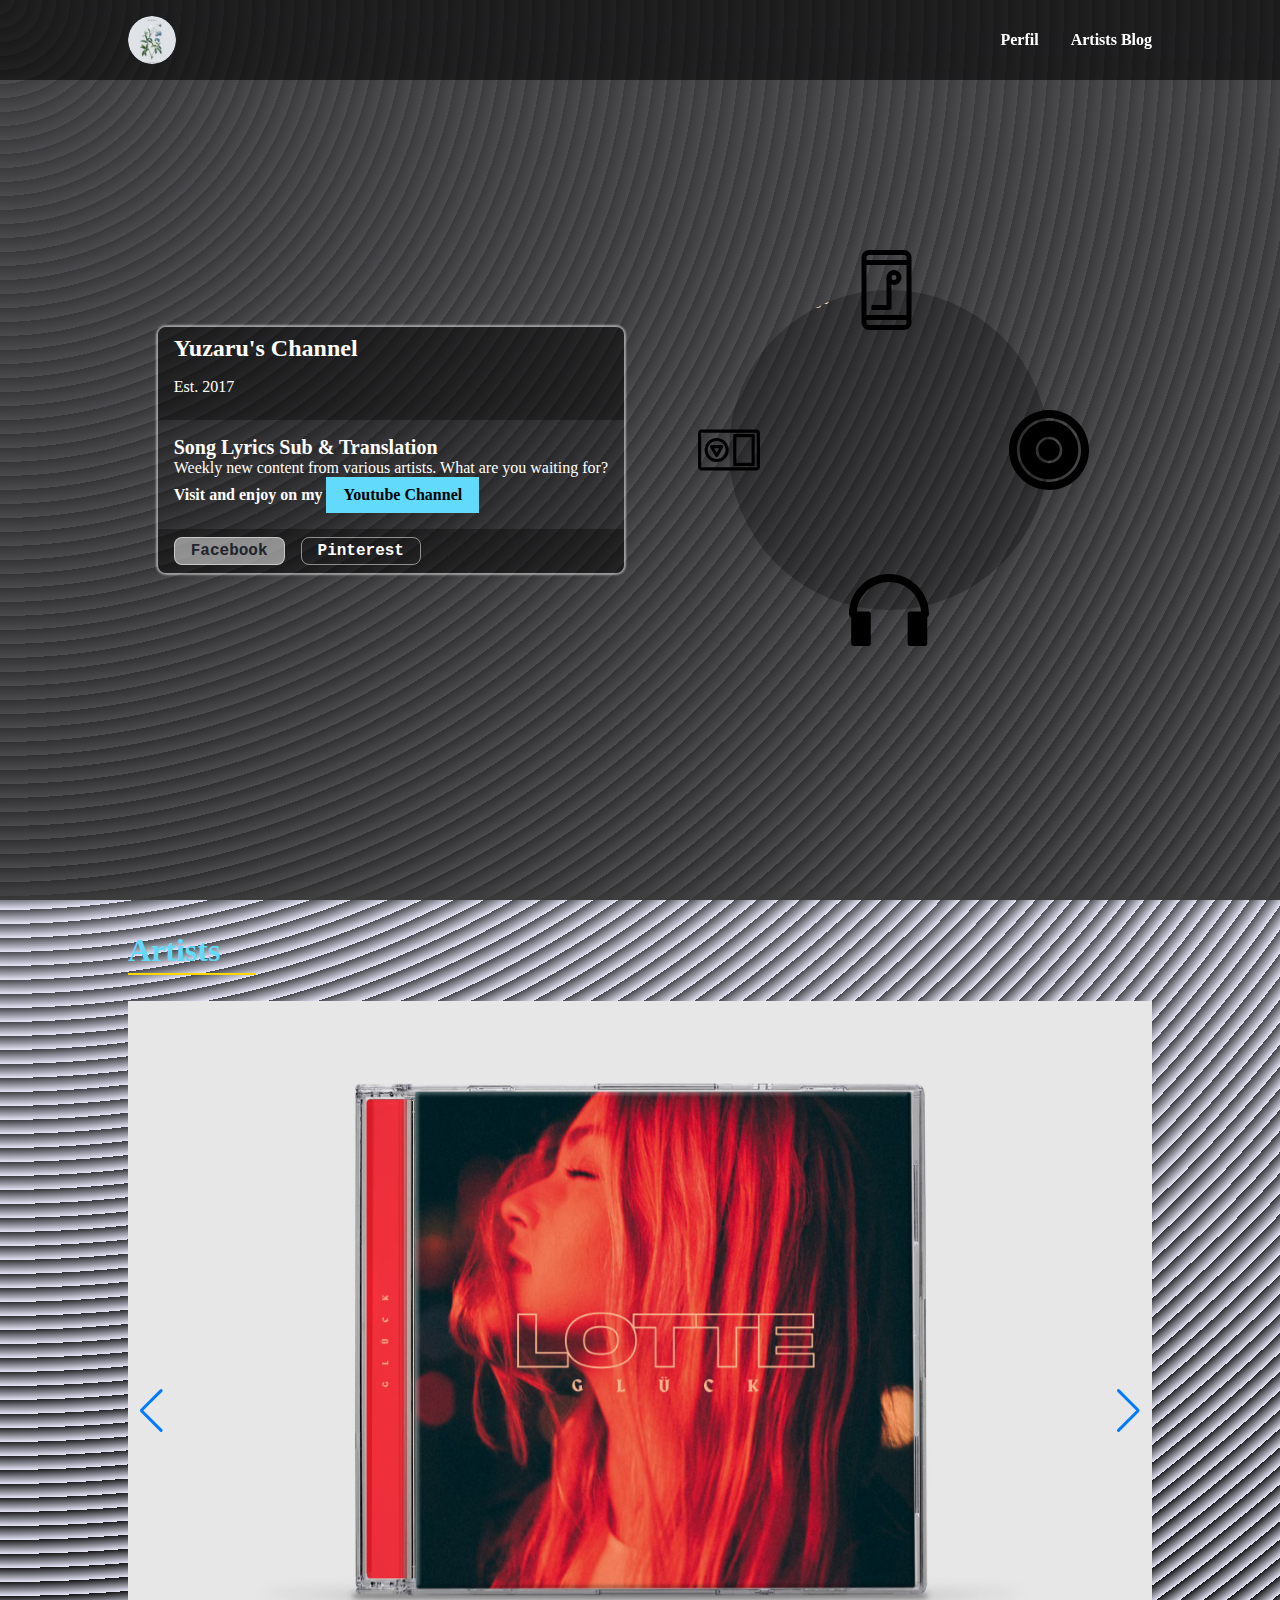
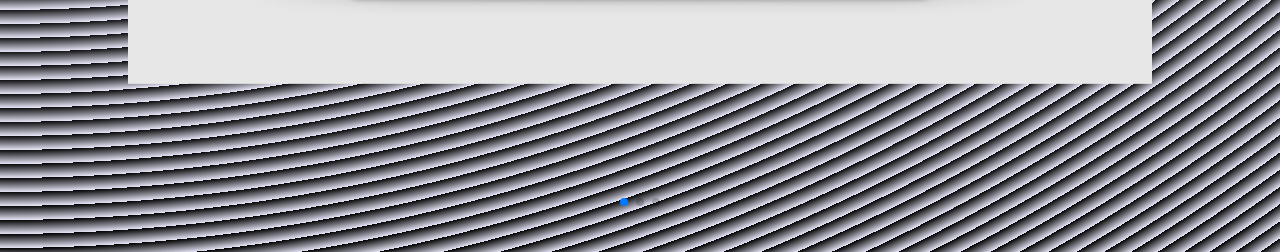
==== index.html @ 731703ab "Tarjetas del Blog principal" ====
<!DOCTYPE html>
<html lang="es">
<head>
	<meta charset="utf-8"/>
	<meta name="viewport" content="width=device-with, initial-scale=1.0" />
	<title>Yuzaru</title>
	<link rel="shortcut icon" href="favicon.ico" type="image/x-icon" />
	<link rel="stylesheet" type="text/css" href="./css/index.css" />

	<link rel="preconnect" href="https://fonts.googleapis.com" />
	<link rel="preconnect" href="https://fonts.gstatic.com" crossorigin />
	<link href="https://fonts.googleapis.com/css2?family=Playfair+Display&display=swap" rel="stylesheet" />
	<link rel="stylesheet" href="https://cdn.jsdelivr.net/npm/bootstrap-icons@1.9.1/font/bootstrap-icons.css" />
	<link rel="stylesheet" href="https://cdnjs.cloudflare.com/ajax/libs/animate.css/4.1.1/animate.min.css" />
	<link rel="stylesheet" href="https://cdn.jsdelivr.net/npm/bootstrap-icons@1.9.1/font/bootstrap-icons.css" />
	<link rel="stylesheet" href="https://cdn.jsdelivr.net/npm/swiper@8/swiper-bundle.min.css" />
	<link href="https://unpkg.com/aos@2.3.1/dist/aos.css" rel="stylesheet">
</head>

<body class="body">
	<header class="header animate__animated animate__fadeIn">
		<nav class="nav">
			<div class="container elements elements--header-nav">
				<a href=".#hero">
					<img src="./assets/img/logo.PNG" alt="Logo canal" width="48" height="48" class="nav__logo"/>
				</a>
				<button class="nav__icon nav__icon--menu" id="navIconMenu">
					<i class="bi bi-list"></i>
				</button>
				<ul class="menu menu--header">
					<li class="menu__link">
						<a href="#hero" class="menu__link--blog">Perfil</a>
					</li>
					<li class="menu__link">
                            <a href="./ArtistsBlogs/blog.html" class="menu__link--blog">Artists Blog</a>
                            <ul class="menu__link--blogdrop">
                                    <li>
                                        <a href="./ArtistsBlogs/LOTTE.html" class="menu__link--blogitem">LOTTE</a>
                                    </li>
                                    <li>
                                        <a class="menu__link--blogitem">Berge</a>
                                    </li>
                                    <li>
                                        <a class="menu__link--blogitem">Nephew</a>
                                    </li>
                                    <li>
                                        <a class="menu__link--blogitem">Nada Malanima</a>
                                    </li>
                            </ul>
					</li>
					<li class="nav__icon nav__icon--close" id="navIconClose">
						<i class="bi bi-x-circle"></i>
					</li>
				</ul>
			</div>
		</nav>
	</header>
	<main class="main">
		<article class="section section--hero" id="hero">
			<div class="container elements elements--hero">
				<div class="card animate__animated animate__fadeInLeft">
					<div class="card__header">
						<h1 class="card__title">Yuzaru's Channel</h1>
						<p>Est. 2017</p>
					</div>
					<div class="card__body">
						<h2 class="card__subtitle">Song Lyrics Sub & Translation</h2>
						<p class="card__text">
							Weekly new content from various artists. What are you waiting for?
						</p>
						<p class="card__text-strong"><strong >Visit and enjoy on my</strong></p>
						<a href="https://www.youtube.com/channel/UCjct-hXwh64zvYuFCjS0bRQ/videos" target="_blank" rel="noopener noreferrer" class="ch-button ch-button--primary">Youtube Channel</a> 	
					</div>
					<div class="card__footer">
						<div class="buttons">
							<a href="https://www.facebook.com/profile.php?id=100087029490263" target="_blank" rel="noopener noreferrer" class="button button--primary">Facebook</a>
							<a href="https://www.pinterest.com/maurossdend/" target="_blank" rel="noopener noreferrer" class="button button--primary button--outline">Pinterest</a>
						</div>
					</div>
				</div>
				<div class="hero-img animate__animated animate__fadeInRight">
					<img src="./assets/img/Logo-YouTube.jpg" alt="youtube logo" width="256" height="256" class="hero-img__img"/>
					<figure class="hero-img__decorators">
						<img src="./assets/svg/disc.svg" alt="Logo " width="64" height="64" class="hero-img__decorator"/>
						<img src="./assets/svg/mp3.svg" alt="Logo " width="64" height="64" class="hero-img__decorator"/>
						<img src="./assets/svg/headset.svg" alt="Logo " width="64" height="64" class="hero-img__decorator"/>
						<img src="./assets/svg/phone-music.svg" alt="Logo " width="64" height="64" class="hero-img__decorator"/>
					</figure>
				</div>
			</div>
		</article>

		<section class="section section--projects" id="projects">
			<div class="container elements">
				<a href="./ArtistsBlogs/blog.html" class="section__title--link"><h2 class="section__title">Artists</h2></a>
				<div class="swiper">
					<div class="swiper-wrapper">
				  		<div class="swiper-slide">
							<a href="./ArtistsBlogs/LOTTE.html">
								<img src="./assets/Swiper-img/LOTTE.jpg" href="./ArtistsBlogs/LOTTE.html" alt="LOTTE" width="100%" height="100%" class="swiper__img" />
							</a>	
						</div>
				  		<div class="swiper-slide">
							<a href="#">
								<img src="./assets/Swiper-img/Nephew.png" alt="Nephew" width="100%" height="100%" class="swiper__img" />
							</a>
						</div>
				  		<div class="swiper-slide">
							<a href="#">
								<img src="./assets/Swiper-img/Berge.jpg" alt="Berge" width="100%" height="100%" class="swiper__img" />
							</a>
						</div>
					</div>
					<div class="swiper-pagination"></div>
					<div class="swiper-button-prev"></div>
					<div class="swiper-button-next"></div>
		  		</div>
			</div>
		</section>
	</main>


	<script src="https://cdn.jsdelivr.net/npm/swiper@8/swiper-bundle.min.js"></script>
	<script src="https://unpkg.com/aos@2.3.1/dist/aos.js"></script>
	<script src="./js/index.js"></script>
</body>

</html>
---- css/index.css ----
@import './modules/animations.css';
@import './modules/variables.css';
@import './modules/layout.css';
@import './modules/header.css';
@import './modules/nav.css';
@import './modules/menu.css';
@import './modules/cards.css';
@import './modules/buttons.css';
@import './modules/hero.css';
@import './modules/swiper.css';
.body {
  background-color: #e5e5f7;
  opacity: 1;
  background-image:  repeating-radial-gradient( circle at 0 0, transparent 0, #e5e5f7 14px ), repeating-linear-gradient( #00000055, #000000 );
  color: var(--primary-text-color);
  font-family: var(--primary-font-family);
  margin: 0;
} 

.main {
  overflow: hidden;
}
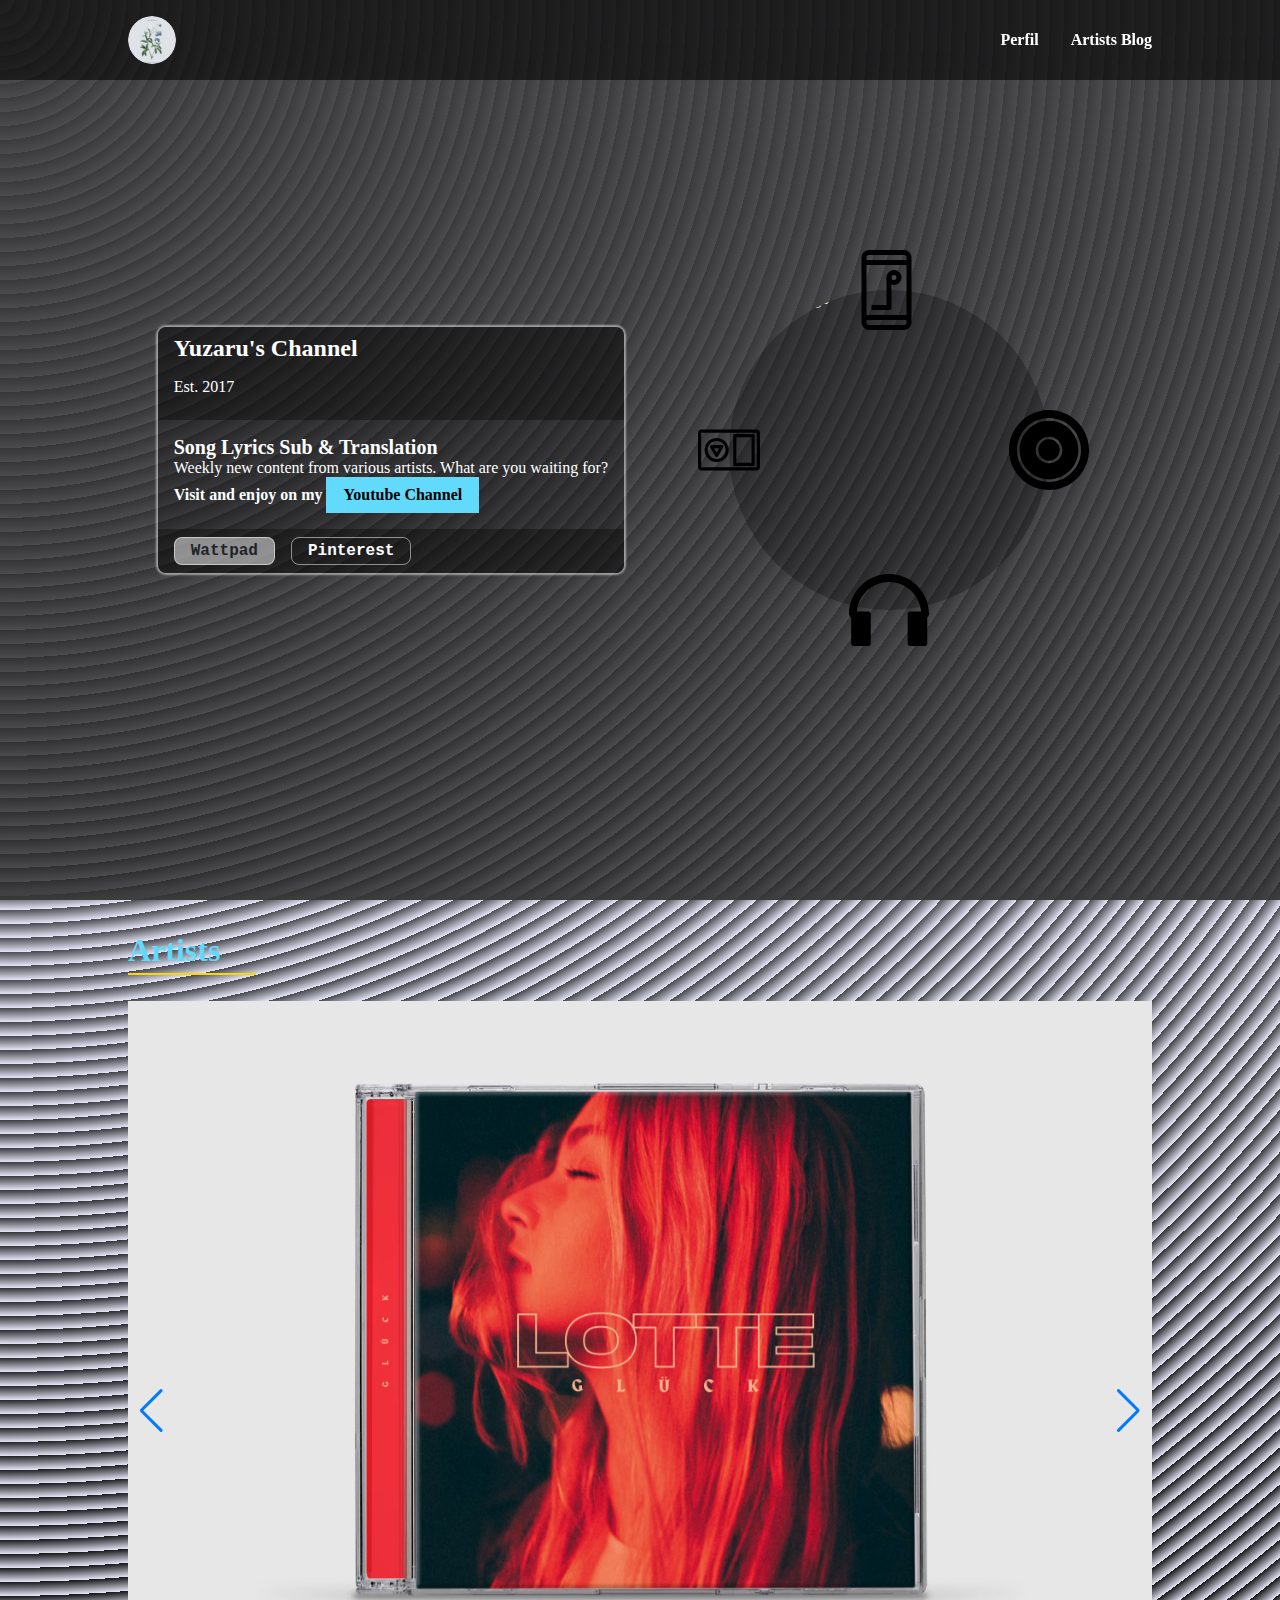
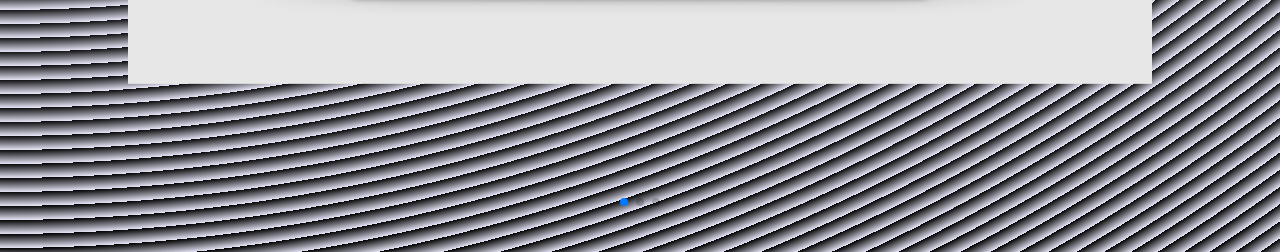
==== commit 3d104241: "Footer v1" ====
--- a/index.html
+++ b/index.html
@@ -73,7 +73,7 @@
 					</div>
 					<div class="card__footer">
 						<div class="buttons">
-							<a href="https://www.facebook.com/profile.php?id=100087029490263" target="_blank" rel="noopener noreferrer" class="button button--primary">Facebook</a>
+							<a href="https://www.facebook.com/profile.php?id=100087029490263" target="_blank" rel="noopener noreferrer" class="button button--primary">Wattpad</a>
 							<a href="https://www.pinterest.com/maurossdend/" target="_blank" rel="noopener noreferrer" class="button button--primary button--outline">Pinterest</a>
 						</div>
 					</div>
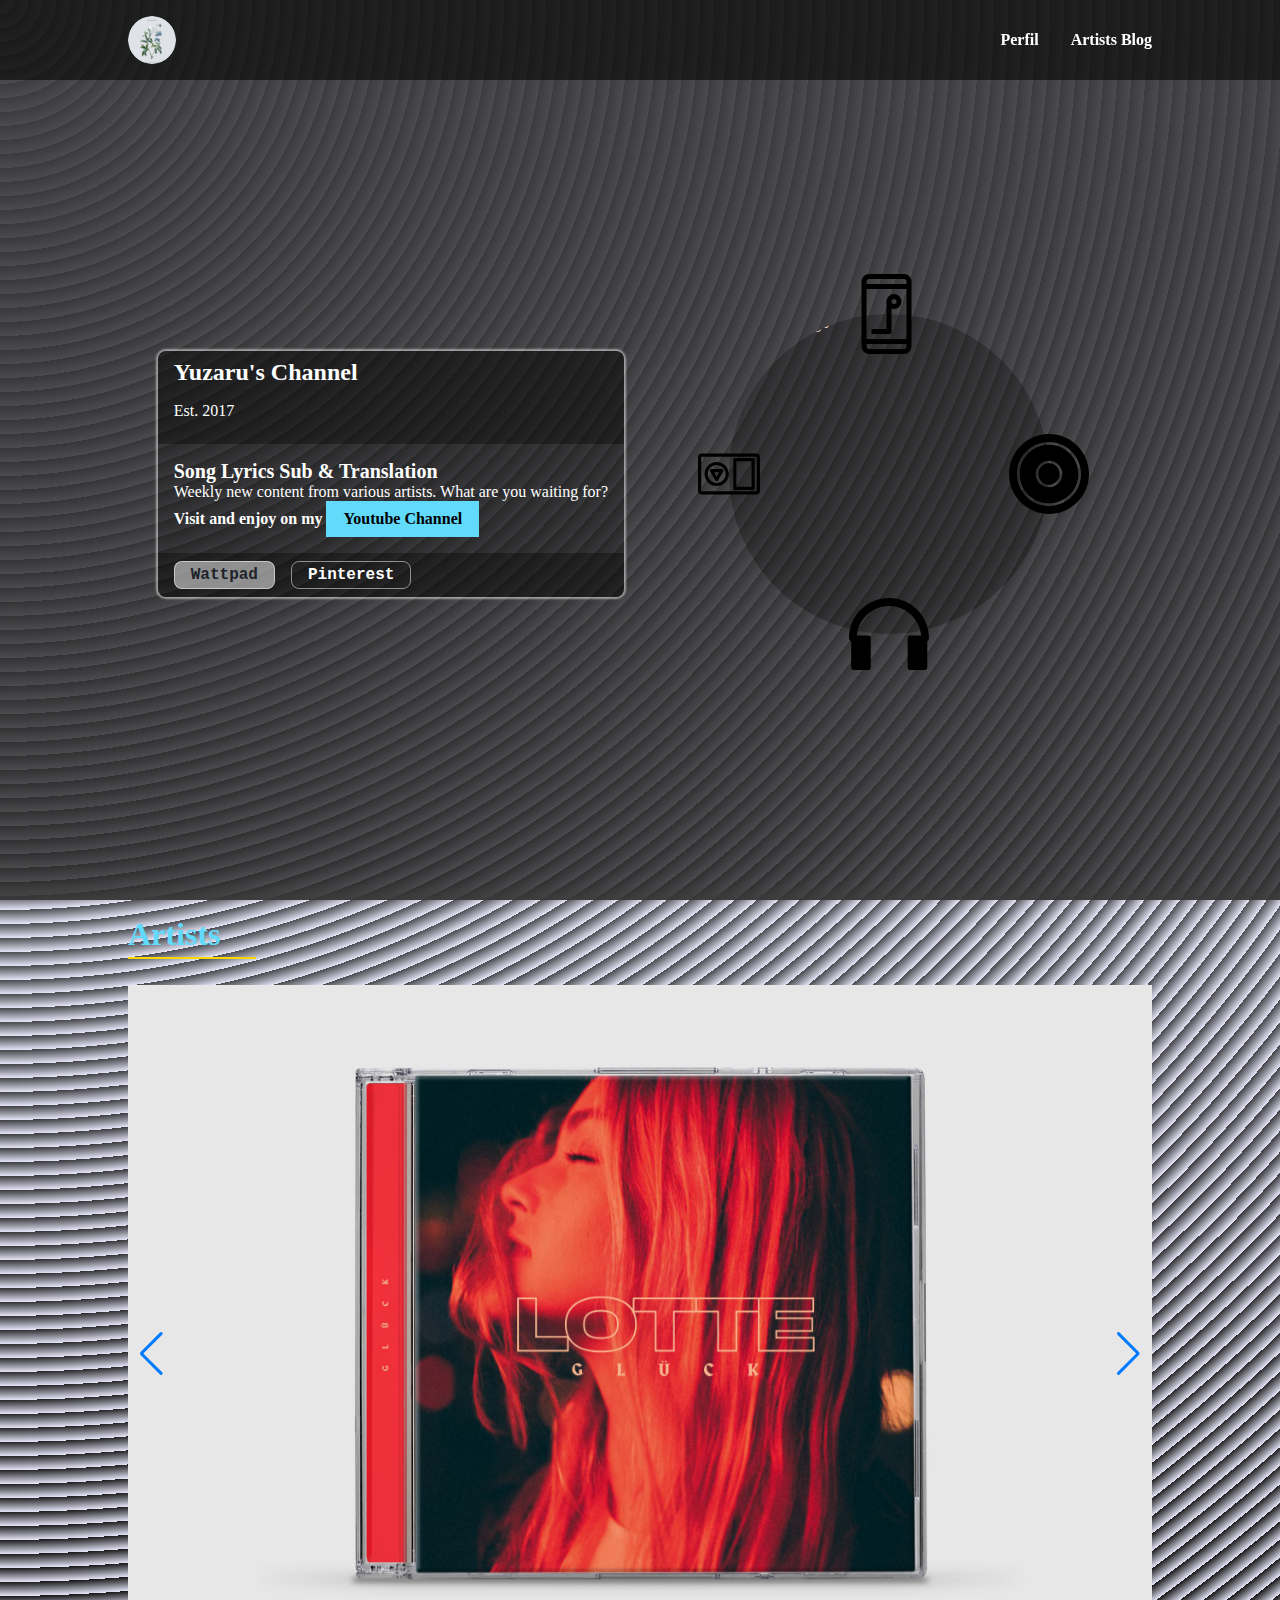
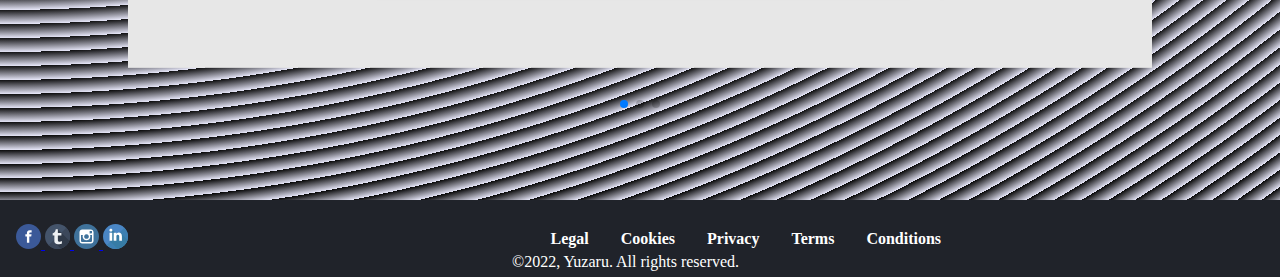
==== commit 54c71f0a: "Footer v2 and corrections" ====
--- a/index.html
+++ b/index.html
@@ -102,7 +102,7 @@
 						</div>
 				  		<div class="swiper-slide">
 							<a href="#">
-								<img src="./assets/Swiper-img/Nephew.png" alt="Nephew" width="100%" height="100%" class="swiper__img" />
+								<img src="./assets/Swiper-img/Nephew.png" alt="Nephew" width="90%" height="90%" class="swiper__img" />
 							</a>
 						</div>
 				  		<div class="swiper-slide">
@@ -118,7 +118,47 @@
 			</div>
 		</section>
 	</main>
-
+	<footer class="footer">
+		<nav class="footer-nav">
+				<div class="container elements elements--footer-nav">
+					<div class="rs-icons">
+						<a href="#" target="_blank" rel="noopener noreferrer"  class="rs-icon">
+							<img src="./assets/svg/RSfooter/facebook-svgrepo-com.svg" alt="Facebook" width="25" height="25"/>
+						</a>
+						<a href="#" target="_blank" rel="noopener noreferrer"  class="rs-icon">
+							<img src="./assets/svg/RSfooter/twitter-svgrepo-com.svg" alt="Twitter" width="25" height="25"/>
+						</a>
+						<a href="#" target="_blank" rel="noopener noreferrer"  class="rs-icon">
+							<img src="./assets/svg/RSfooter/instagram-svgrepo-com.svg" alt="Instagram" width="25" height="25"/>
+						</a>
+						<a href="#" target="_blank" rel="noopener noreferrer"  class="rs-icon">
+							<img src="./assets/svg/RSfooter/linkedin-svgrepo-com.svg" alt="LinkedIn" width="25" height="25"/>
+						</a>
+					</div>
+					<ul class="menu menu--footer">
+						<li class="menu__link">
+							<a href="https://www.facebook.com/profile.php?id=100087029490263" target="_blank" rel="noopener noreferrer" class="menu__link--footer">Legal</a>
+						</li>
+						<li class="menu__link">
+							<a href="#" target="_blank" rel="noopener noreferrer" class="menu__link--footer">Cookies</a>
+						</li>
+						<li class="menu__link">
+							<a href="#" target="_blank" rel="noopener noreferrer" class="menu__link--footer">Privacy</a>
+						</li>
+						<li class="menu__link">
+							<a href="#" target="_blank" rel="noopener noreferrer" class="menu__link--footer">Terms</a>
+						</li>
+						<li class="menu__link">
+							<a href="#" target="_blank" rel="noopener noreferrer" class="menu__link--footer">Conditions</a>
+						</li>
+					</ul>
+				</div>
+				<div class="credits">
+					<span class="copyright">&copy;2022, Yuzaru. All rights reserved.</span>
+				</div>
+			</div>
+		</nav>
+	</footer>
 
 	<script src="https://cdn.jsdelivr.net/npm/swiper@8/swiper-bundle.min.js"></script>
 	<script src="https://unpkg.com/aos@2.3.1/dist/aos.js"></script>
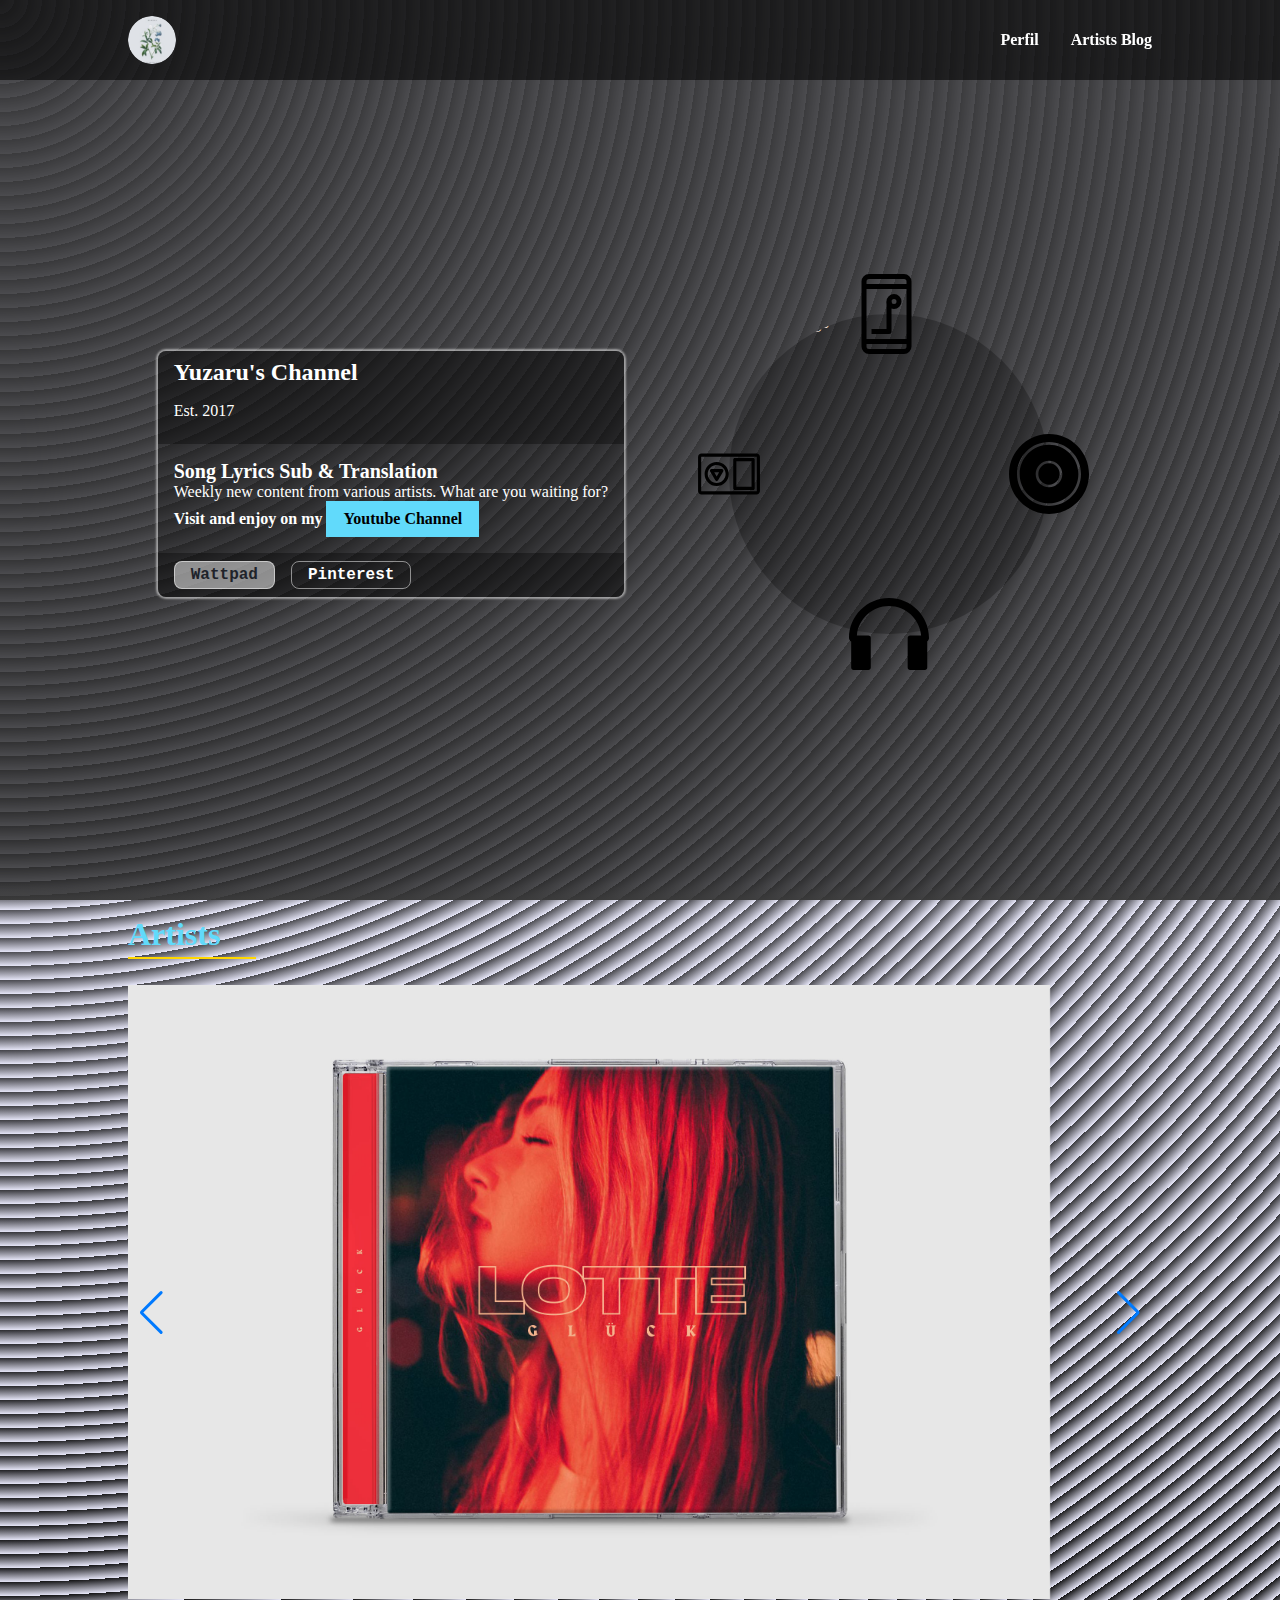
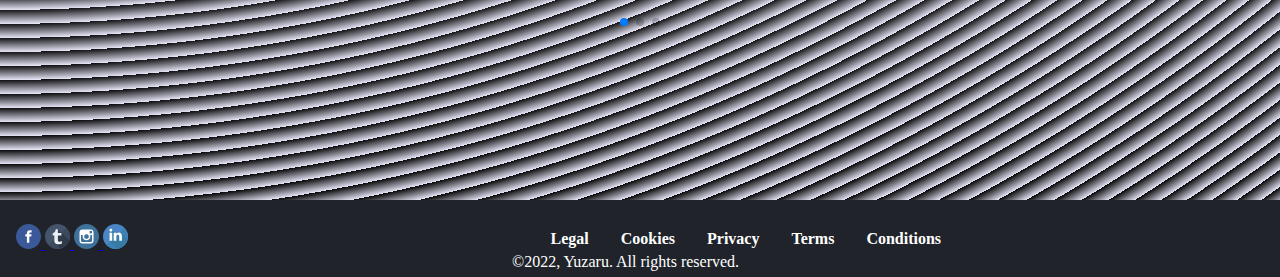
==== commit 874c940a: "Swiper sizing and remove Lotte blog link" ====
--- a/index.html
+++ b/index.html
@@ -35,7 +35,7 @@
                             <a href="./ArtistsBlogs/blog.html" class="menu__link--blog">Artists Blog</a>
                             <ul class="menu__link--blogdrop">
                                     <li>
-                                        <a href="./ArtistsBlogs/LOTTE.html" class="menu__link--blogitem">LOTTE</a>
+                                        <a href="#" class="menu__link--blogitem">LOTTE</a>
                                     </li>
                                     <li>
                                         <a class="menu__link--blogitem">Berge</a>
@@ -97,17 +97,17 @@
 					<div class="swiper-wrapper">
 				  		<div class="swiper-slide">
 							<a href="./ArtistsBlogs/LOTTE.html">
-								<img src="./assets/Swiper-img/LOTTE.jpg" href="./ArtistsBlogs/LOTTE.html" alt="LOTTE" width="100%" height="100%" class="swiper__img" />
+								<img src="./assets/Swiper-img/LOTTE.jpg" href="./ArtistsBlogs/LOTTE.html" alt="LOTTE" width="90%" height="90%" class="swiper__img" />
 							</a>	
 						</div>
 				  		<div class="swiper-slide">
 							<a href="#">
-								<img src="./assets/Swiper-img/Nephew.png" alt="Nephew" width="90%" height="90%" class="swiper__img" />
+								<img src="./assets/Swiper-img/Nephew.png" alt="Nephew" width="80%" height="80%" class="swiper__img" />
 							</a>
 						</div>
 				  		<div class="swiper-slide">
 							<a href="#">
-								<img src="./assets/Swiper-img/Berge.jpg" alt="Berge" width="100%" height="100%" class="swiper__img" />
+								<img src="./assets/Swiper-img/Berge.jpg" alt="Berge" width="90%" height="90%" class="swiper__img" />
 							</a>
 						</div>
 					</div>
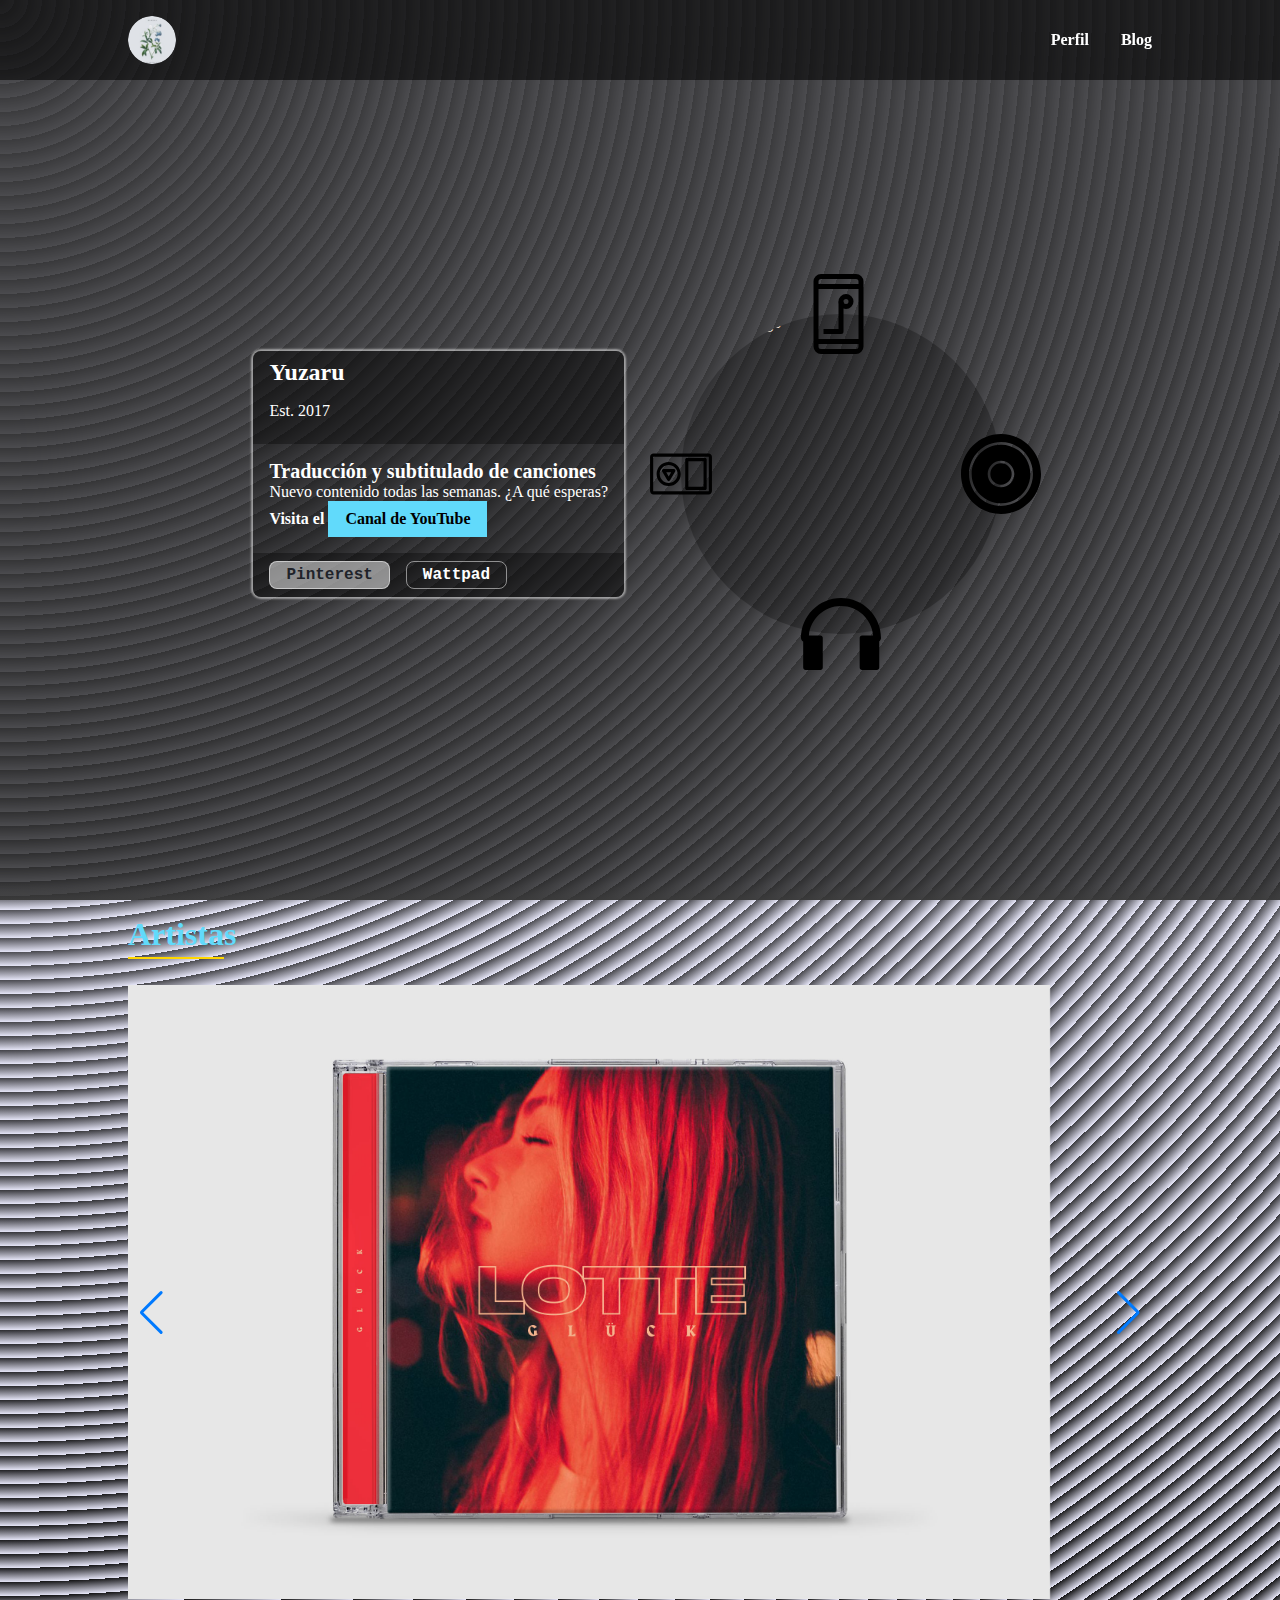
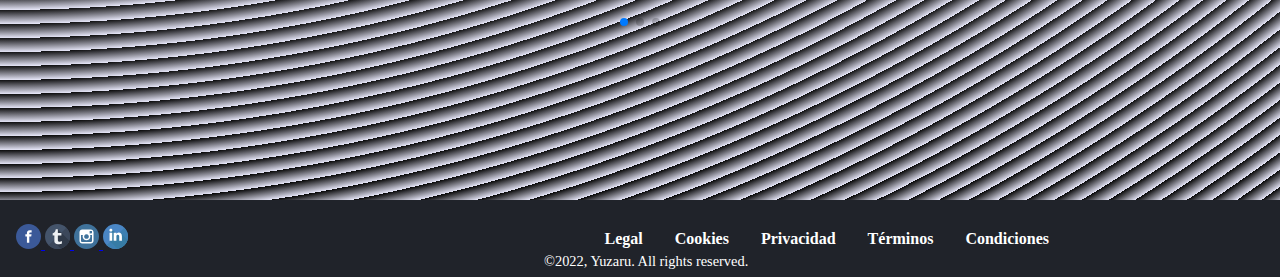
==== commit 558a13f3: "Version pilotov1" ====
--- a/index.html
+++ b/index.html
@@ -32,19 +32,19 @@
 						<a href="#hero" class="menu__link--blog">Perfil</a>
 					</li>
 					<li class="menu__link">
-                            <a href="./ArtistsBlogs/blog.html" class="menu__link--blog">Artists Blog</a>
+                            <a href="./ArtistsBlogs/blog.html" class="menu__link--blog">Blog</a>
                             <ul class="menu__link--blogdrop">
                                     <li>
-                                        <a href="#" class="menu__link--blogitem">LOTTE</a>
+                                        <a href="./ArtistsBlogs/LOTTE.html" class="menu__link--blogitem">LOTTE</a>
                                     </li>
                                     <li>
-                                        <a class="menu__link--blogitem">Berge</a>
+                                        <a href="#" class="menu__link--blogitem">Berge</a>
                                     </li>
                                     <li>
-                                        <a class="menu__link--blogitem">Nephew</a>
+                                        <a href="#" class="menu__link--blogitem">Nephew</a>
                                     </li>
                                     <li>
-                                        <a class="menu__link--blogitem">Nada Malanima</a>
+                                        <a href="#" class="menu__link--blogitem">Nada Malanima</a>
                                     </li>
                             </ul>
 					</li>
@@ -60,21 +60,21 @@
 			<div class="container elements elements--hero">
 				<div class="card animate__animated animate__fadeInLeft">
 					<div class="card__header">
-						<h1 class="card__title">Yuzaru's Channel</h1>
+						<h1 class="card__title">Yuzaru</h1>
 						<p>Est. 2017</p>
 					</div>
 					<div class="card__body">
-						<h2 class="card__subtitle">Song Lyrics Sub & Translation</h2>
+						<h2 class="card__subtitle">Traducción y subtitulado de canciones</h2>
 						<p class="card__text">
-							Weekly new content from various artists. What are you waiting for?
+							Nuevo contenido todas las semanas. ¿A qué esperas?
 						</p>
-						<p class="card__text-strong"><strong >Visit and enjoy on my</strong></p>
-						<a href="https://www.youtube.com/channel/UCjct-hXwh64zvYuFCjS0bRQ/videos" target="_blank" rel="noopener noreferrer" class="ch-button ch-button--primary">Youtube Channel</a> 	
+						<p class="card__text-strong"><strong >Visita el </strong></p>
+						<a href="https://www.youtube.com/channel/UCjct-hXwh64zvYuFCjS0bRQ/videos" target="_blank" rel="noopener noreferrer" class="ch-button ch-button--primary">Canal de YouTube</a> 	
 					</div>
 					<div class="card__footer">
 						<div class="buttons">
-							<a href="https://www.facebook.com/profile.php?id=100087029490263" target="_blank" rel="noopener noreferrer" class="button button--primary">Wattpad</a>
-							<a href="https://www.pinterest.com/maurossdend/" target="_blank" rel="noopener noreferrer" class="button button--primary button--outline">Pinterest</a>
+							<a href="https://www.pinterest.com/maurossdend/" target="_blank" rel="noopener noreferrer" class="button button--primary">Pinterest</a>
+							<a href="https://www.facebook.com/profile.php?id=100087029490263" target="_blank" rel="noopener noreferrer" class="button button--primary button--outline">Wattpad</a>
 						</div>
 					</div>
 				</div>
@@ -92,7 +92,7 @@
 
 		<section class="section section--projects" id="projects">
 			<div class="container elements">
-				<a href="./ArtistsBlogs/blog.html" class="section__title--link"><h2 class="section__title">Artists</h2></a>
+				<a href="./ArtistsBlogs/blog.html" class="section__title--link"><h2 class="section__title">Artistas</h2></a>
 				<div class="swiper">
 					<div class="swiper-wrapper">
 				  		<div class="swiper-slide">
@@ -121,17 +121,17 @@
 	<footer class="footer">
 		<nav class="footer-nav">
 				<div class="container elements elements--footer-nav">
-					<div class="rs-icons">
-						<a href="#" target="_blank" rel="noopener noreferrer"  class="rs-icon">
+					<div class="footer__rs-icons">
+						<a href="#" target="_blank" rel="noopener noreferrer"  class="footer__rs-icon">
 							<img src="./assets/svg/RSfooter/facebook-svgrepo-com.svg" alt="Facebook" width="25" height="25"/>
 						</a>
-						<a href="#" target="_blank" rel="noopener noreferrer"  class="rs-icon">
+						<a href="#" target="_blank" rel="noopener noreferrer"  class="footer__rs-icon">
 							<img src="./assets/svg/RSfooter/twitter-svgrepo-com.svg" alt="Twitter" width="25" height="25"/>
 						</a>
-						<a href="#" target="_blank" rel="noopener noreferrer"  class="rs-icon">
+						<a href="#" target="_blank" rel="noopener noreferrer"  class="footer__rs-icon">
 							<img src="./assets/svg/RSfooter/instagram-svgrepo-com.svg" alt="Instagram" width="25" height="25"/>
 						</a>
-						<a href="#" target="_blank" rel="noopener noreferrer"  class="rs-icon">
+						<a href="#" target="_blank" rel="noopener noreferrer"  class="footer__rs-icon">
 							<img src="./assets/svg/RSfooter/linkedin-svgrepo-com.svg" alt="LinkedIn" width="25" height="25"/>
 						</a>
 					</div>
@@ -143,13 +143,13 @@
 							<a href="#" target="_blank" rel="noopener noreferrer" class="menu__link--footer">Cookies</a>
 						</li>
 						<li class="menu__link">
-							<a href="#" target="_blank" rel="noopener noreferrer" class="menu__link--footer">Privacy</a>
+							<a href="#" target="_blank" rel="noopener noreferrer" class="menu__link--footer">Privacidad</a>
 						</li>
 						<li class="menu__link">
-							<a href="#" target="_blank" rel="noopener noreferrer" class="menu__link--footer">Terms</a>
+							<a href="#" target="_blank" rel="noopener noreferrer" class="menu__link--footer">Términos</a>
 						</li>
 						<li class="menu__link">
-							<a href="#" target="_blank" rel="noopener noreferrer" class="menu__link--footer">Conditions</a>
+							<a href="#" target="_blank" rel="noopener noreferrer" class="menu__link--footer">Condiciones</a>
 						</li>
 					</ul>
 				</div>
--- a/css/index.css
+++ b/css/index.css
@@ -8,6 +8,7 @@
 @import './modules/buttons.css';
 @import './modules/hero.css';
 @import './modules/swiper.css';
+@import './modules/footer.css';
 .body {
   background-color: #e5e5f7;
   opacity: 1;
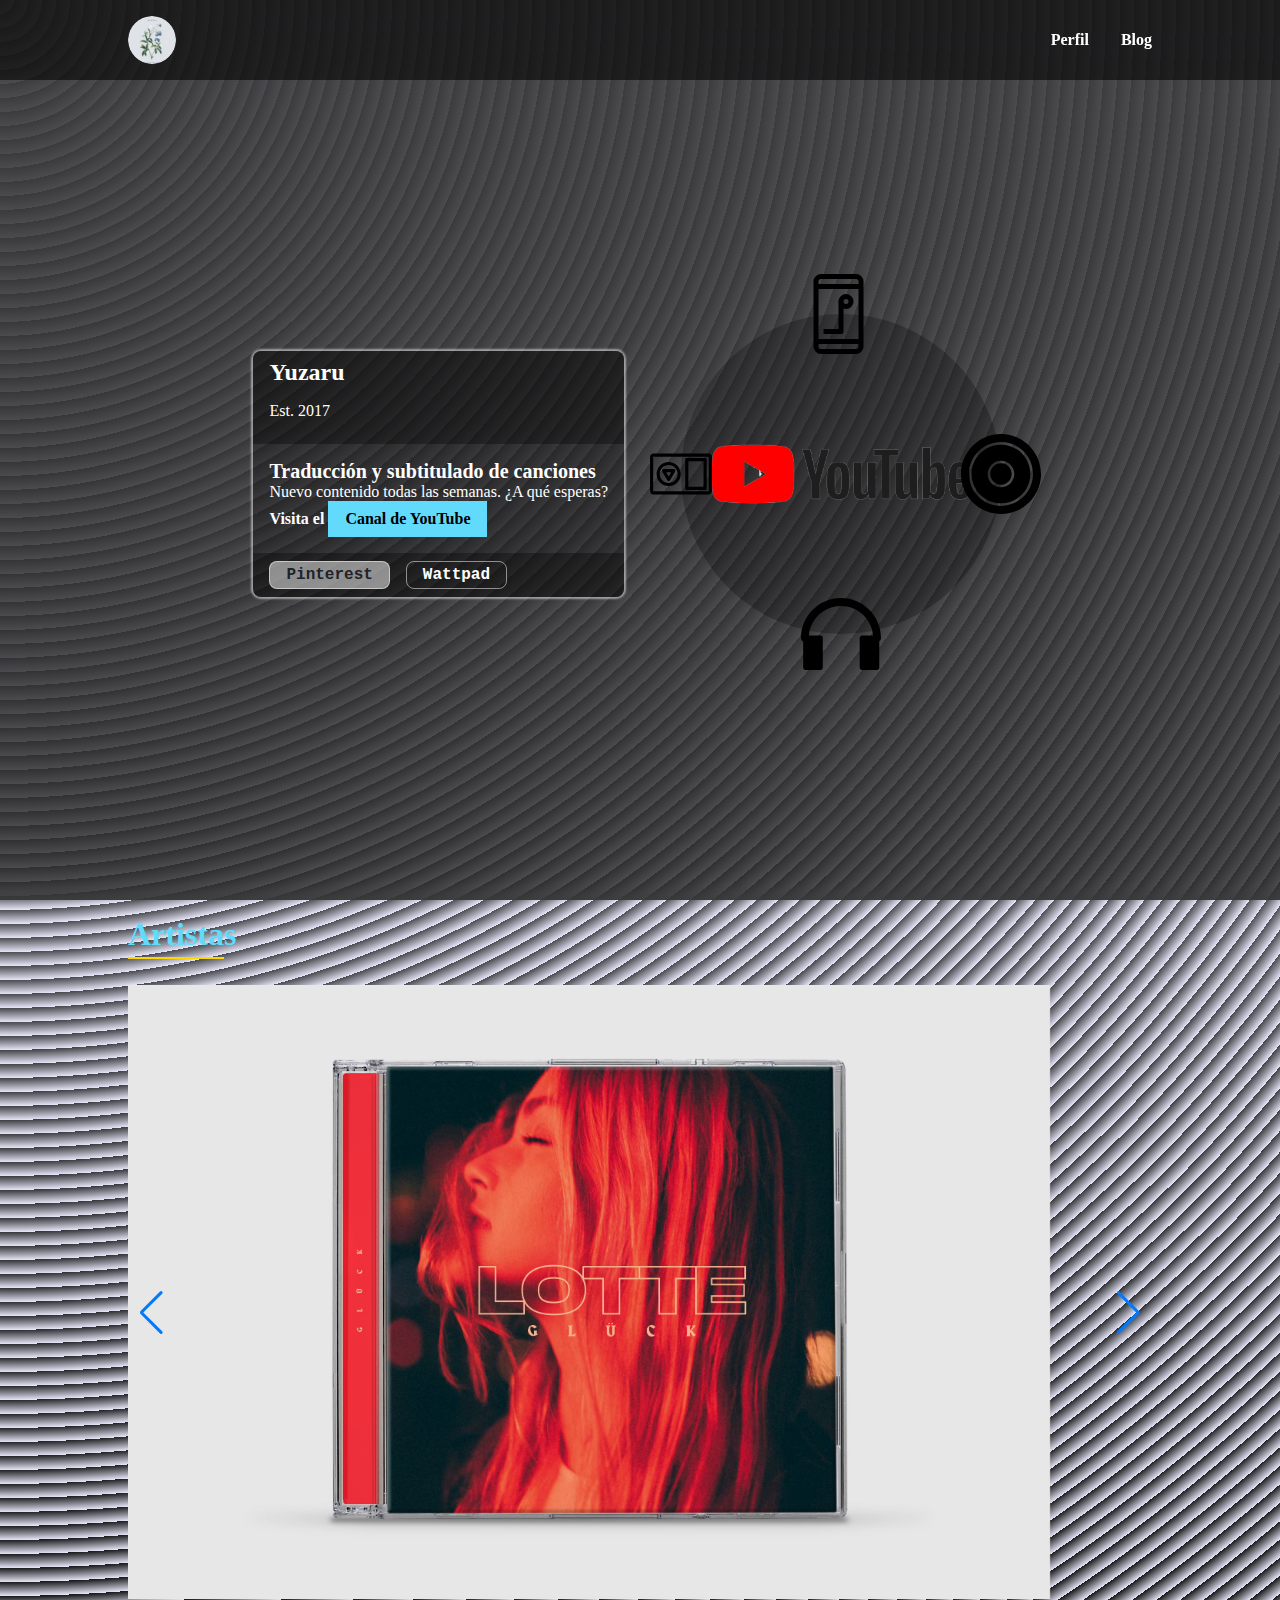
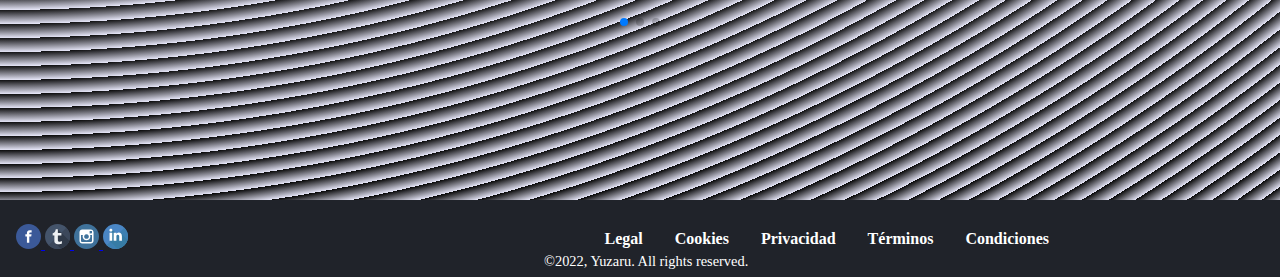
==== commit b9a11d70: "Version de envío" ====
--- a/index.html
+++ b/index.html
@@ -79,7 +79,7 @@
 					</div>
 				</div>
 				<div class="hero-img animate__animated animate__fadeInRight">
-					<img src="./assets/img/Logo-YouTube.jpg" alt="youtube logo" width="256" height="256" class="hero-img__img"/>
+					<img src="./assets/img/Logo-Youtube.PNG" alt="youtube logo" width="256" height="256" class="hero-img__img"/>
 					<figure class="hero-img__decorators">
 						<img src="./assets/svg/disc.svg" alt="Logo " width="64" height="64" class="hero-img__decorator"/>
 						<img src="./assets/svg/mp3.svg" alt="Logo " width="64" height="64" class="hero-img__decorator"/>
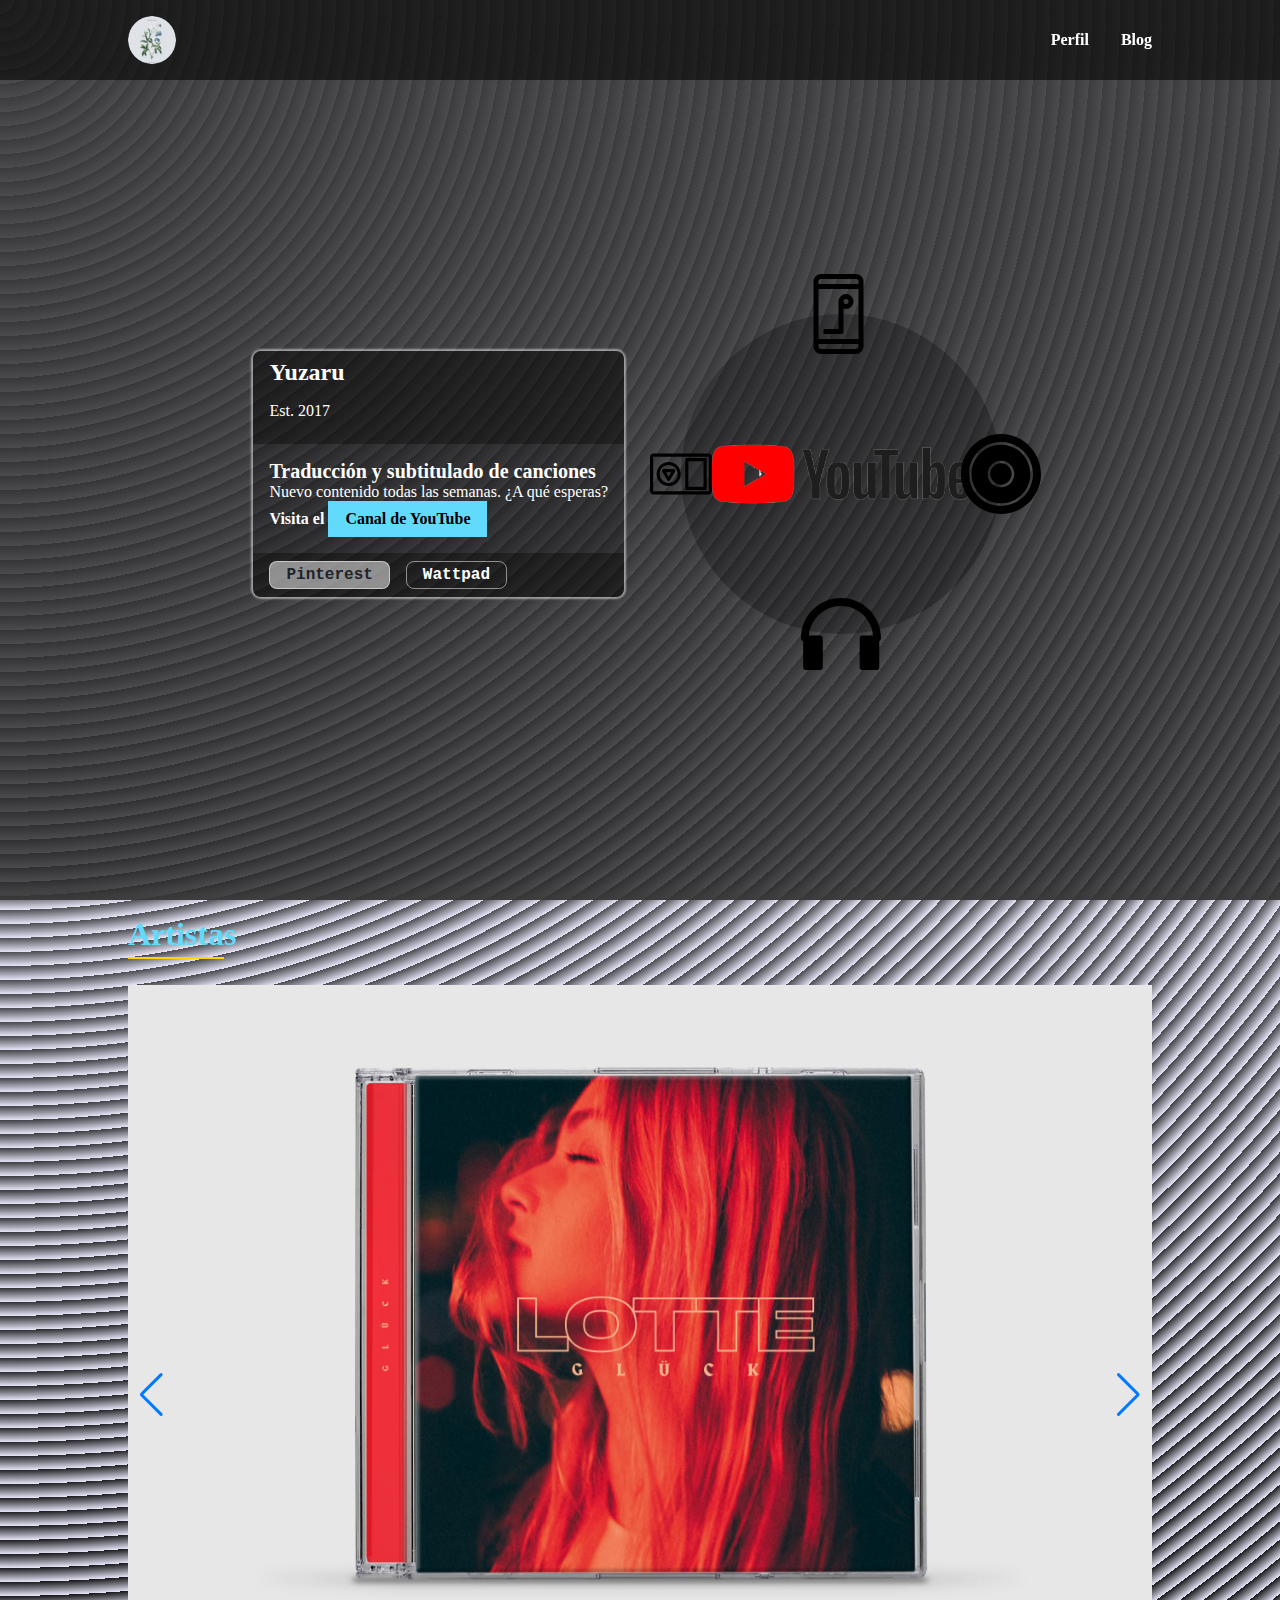
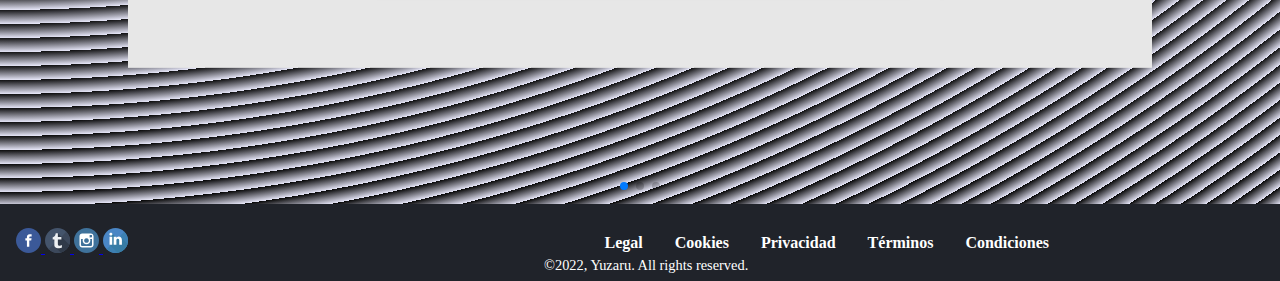
==== commit 84ed72f9: "image correction" ====
--- a/index.html
+++ b/index.html
@@ -97,17 +97,17 @@
 					<div class="swiper-wrapper">
 				  		<div class="swiper-slide">
 							<a href="./ArtistsBlogs/LOTTE.html">
-								<img src="./assets/Swiper-img/LOTTE.jpg" href="./ArtistsBlogs/LOTTE.html" alt="LOTTE" width="90%" height="90%" class="swiper__img" />
+								<img src="./assets/Swiper-img/LOTTE.jpg" href="./ArtistsBlogs/LOTTE.html" alt="LOTTE" width="100%" height="100%" class="swiper__img" />
 							</a>	
 						</div>
 				  		<div class="swiper-slide">
 							<a href="#">
-								<img src="./assets/Swiper-img/Nephew.png" alt="Nephew" width="80%" height="80%" class="swiper__img" />
+								<img src="./assets/Swiper-img/Nephew.png" alt="Nephew" width="100%" height="100%" class="swiper__img" />
 							</a>
 						</div>
 				  		<div class="swiper-slide">
 							<a href="#">
-								<img src="./assets/Swiper-img/Berge.jpg" alt="Berge" width="90%" height="90%" class="swiper__img" />
+								<img src="./assets/Swiper-img/Berge.jpg" alt="Berge" width="100%" height="100%" class="swiper__img" />
 							</a>
 						</div>
 					</div>
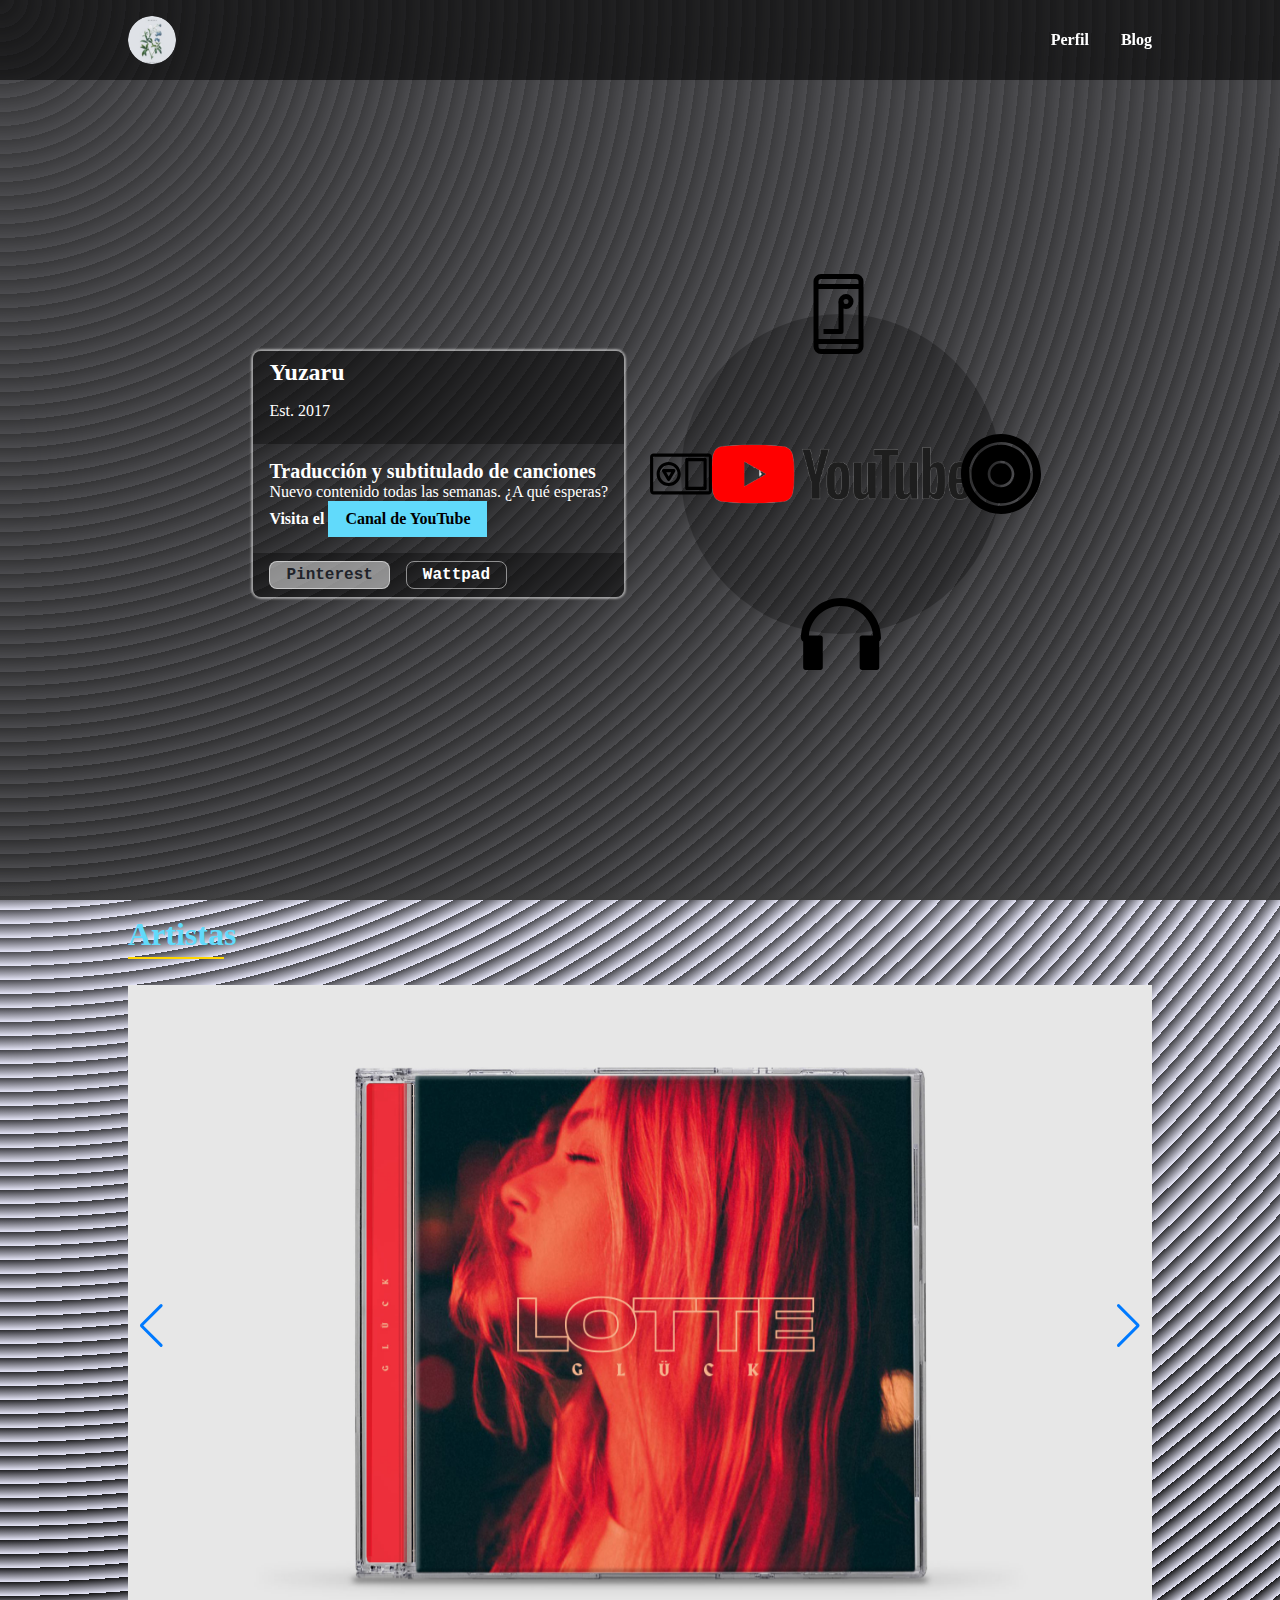
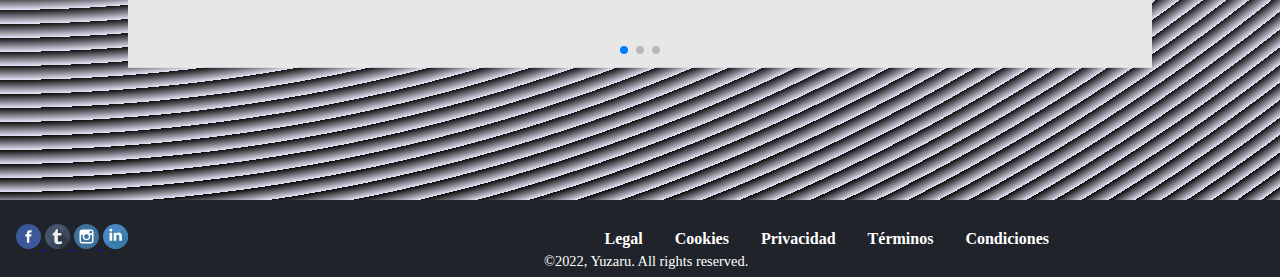
==== commit 75bfc89c: "version de envio 2" ====
--- a/index.html
+++ b/index.html
@@ -102,7 +102,7 @@
 						</div>
 				  		<div class="swiper-slide">
 							<a href="#">
-								<img src="./assets/Swiper-img/Nephew.png" alt="Nephew" width="100%" height="100%" class="swiper__img" />
+								<img src="./assets/Swiper-img/Nephew.png" alt="Nephew" width=100%" height="100%" class="swiper__img" />
 							</a>
 						</div>
 				  		<div class="swiper-slide">
